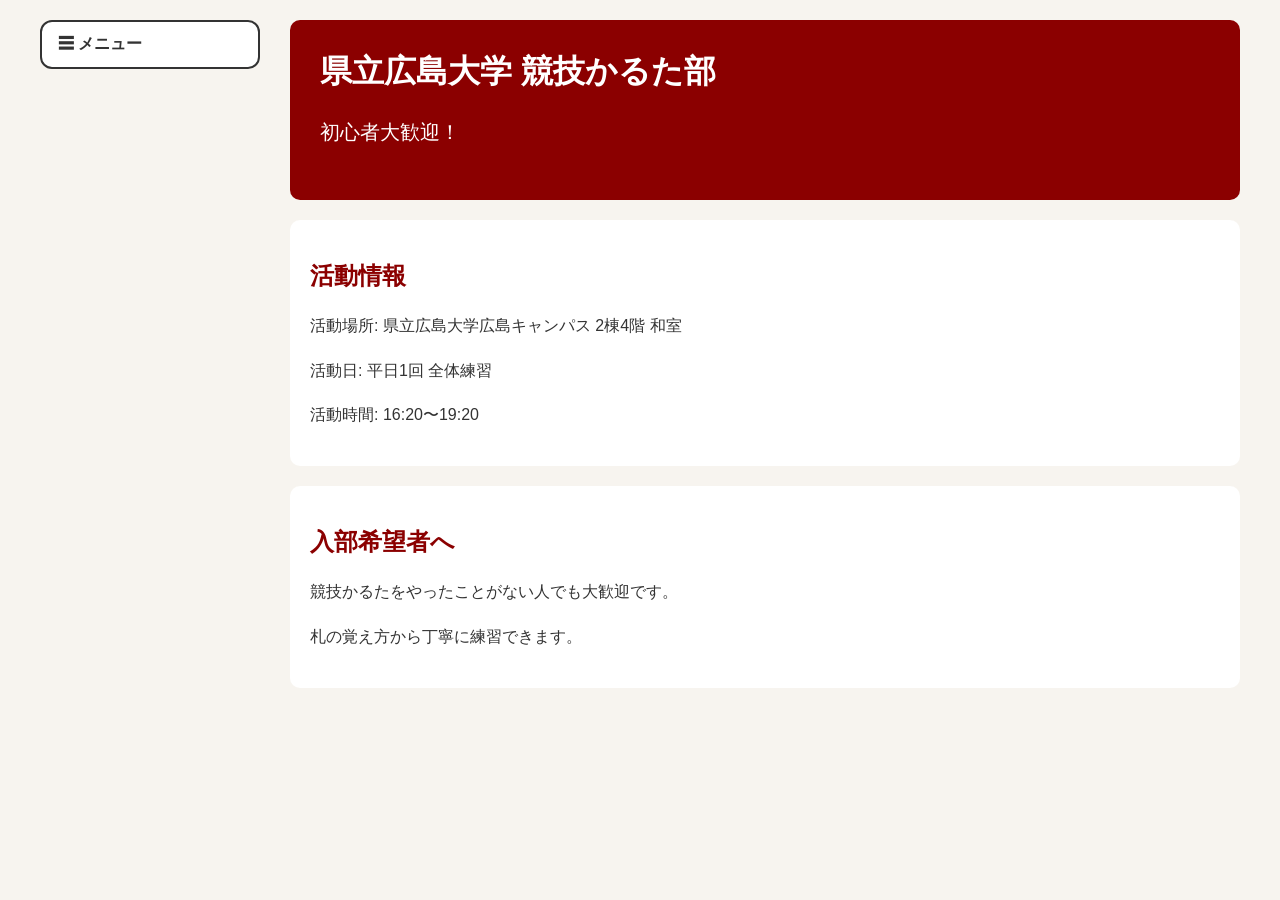
==== index.html @ ed873039 "Add files via upload" ====
<!DOCTYPE html>
<html>
<head>
    <title>県立広島大学 競技かるた部</title>
    <meta name="viewport" content="width=device-width, initial-scale=1.0">
    <link rel="stylesheet" href="style.css">
</head>

<body>

<div class="wrapper">

    <aside class="side-menu">
        <div class="menu-title">☰ メニュー</div>

        <nav class="menu-list">
             <ul>
                 <li><a href="#activity">活動情報</a></li>
                <li><a href="#join">入部希望者へ</a></li>
            </ul>
        </nav>
    </aside>

    <main>
        <header>
            <h1>県立広島大学 競技かるた部</h1>
            <p class="catch">初心者大歓迎！</p>
        </header>

        <section id="activity">
            <h2>活動情報</h2>
            <p>活動場所: 県立広島大学広島キャンパス 2棟4階 和室</p>
            <p>活動日: 平日1回 全体練習</p>
            <p>活動時間: 16:20〜19:20</p>
        </section>

        <section id="join">
            <h2>入部希望者へ</h2>
            <p>競技かるたをやったことがない人でも大歓迎です。</p>
            <p>札の覚え方から丁寧に練習できます。</p>
        </section>
    </main>

</div>

<script src="script.js"></script>

</body>

</html>
---- style.css ----
html{
    scroll-behavior: smooth;
}

body{
    font-family: sans-serif;
    background-color: #f7f4ef;
    color: #333;
    margin: 0;
}

.wrapper{
    display: flex;
    max-width: 1200px;
    margin: 0 auto;
    gap: 30px;
    padding: 20px;
}

.side-menu{
    width: 220px;
    position: sticky;
    top: 20px;
    height: fit-content;
}

main{
    flex: 1;
}

header{
    background-color: #8b0000;
    padding: 30px;
    border-radius: 10px;
}

h1{
    color: white;
    margin: 0;
}

.catch{
    color: white;
    font-size: 20px;
}

section{
    background: white;
    padding: 20px;
    margin: 20px 0;
    border-radius: 10px;
}

h2{
    color: #8b0000;
}

p{
    line-height: 1.8;
}

.side-menu nav{
    margin-top: 10px;
    background-color: white;
    border: 2px solid #333;
    border-radius: 12px;
    padding: 12px;
}

.side-menu ul{
    list-style: none;
    padding: 0;
    margin: 0;
}

.side-menu li{
    margin-bottom: 10px;
}

.side-menu li:last-child{
    margin-bottom: 0;
}

.side-menu a{
    color: #8b0000;
    text-decoration: none;
    display: block;
    padding: 8px 0;
}

.side-menu a:hover{
    color: #333;
    background-color: #f7f4ef;
}

.menu-list{
    max-height: 0;
    opacity: 0;
    overflow: hidden;
    margin-top: 0;
    transition: max-height 0.3s ease, opacity 0.3s ease, margin-top 0.3s ease;
}

.menu-list.open{
    max-height: 200px;
    opacity: 1;
    margin-top: 10px;
}

.menu-title{
    background:white;
    border:2px solid #333;
    border-radius:12px;
    padding:12px 16px;
    font-weight:bold;
    cursor: pointer;
}

@media (max-width: 768px){
.wrapper{
    flex-direction: column;
}

.side-menu{
    width: 100%;
}

}
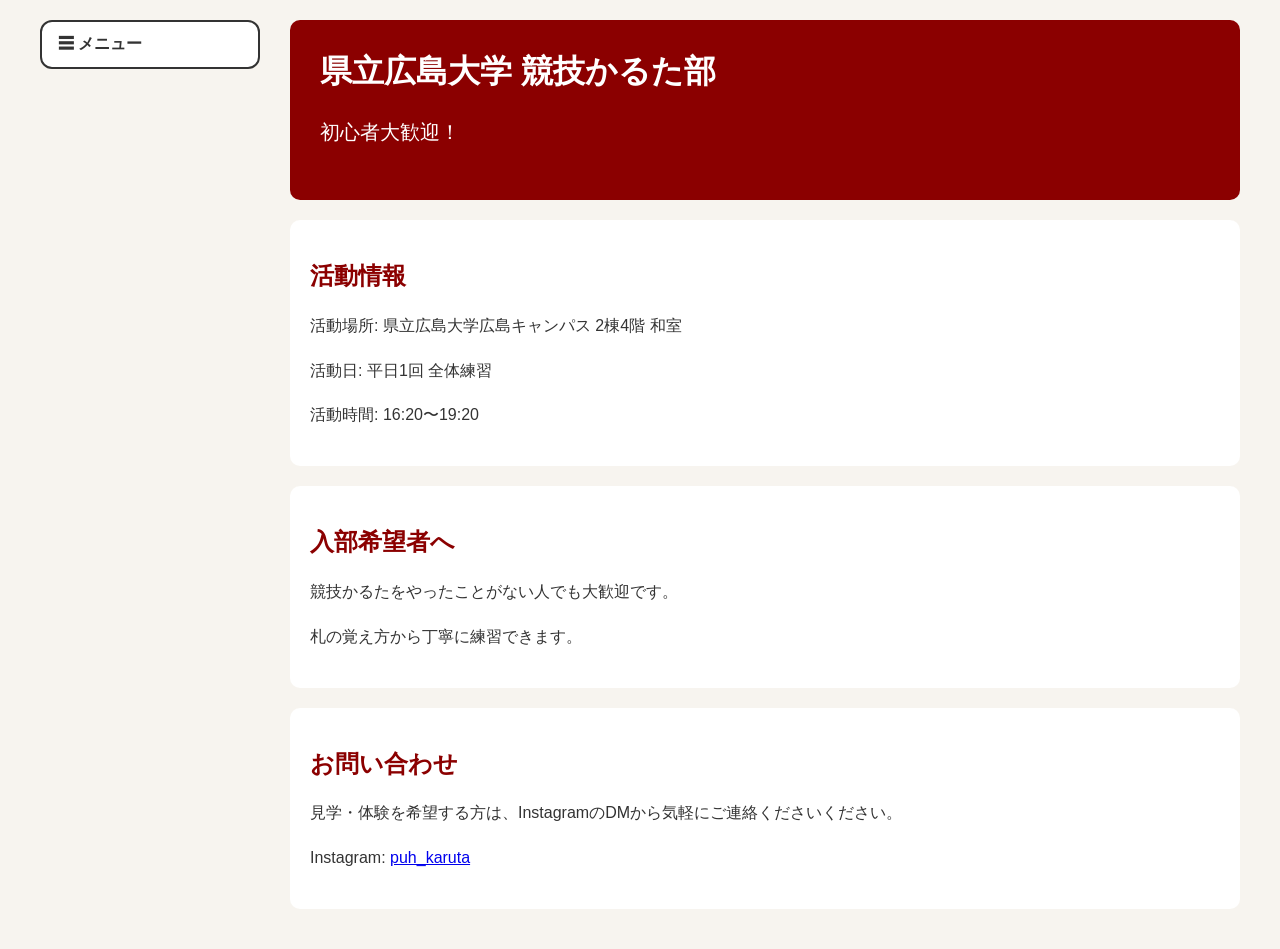
==== commit 440b5ca1: "Update index.html" ====
--- a/index.html
+++ b/index.html
@@ -39,6 +39,19 @@
             <p>競技かるたをやったことがない人でも大歓迎です。</p>
             <p>札の覚え方から丁寧に練習できます。</p>
         </section>
+
+         <section id="contact">
+            <h2>お問い合わせ</h2>
+
+            <p>見学・体験を希望する方は、InstagramのDMから気軽にご連絡くださいください。</p>
+
+            <p>
+               Instagram:
+               <a href="https://instagram.com/puh_karuta" target="_blank">
+               puh_karuta
+               </a>
+            </p>
+        </section>
     </main>
 
 </div>
@@ -47,4 +60,4 @@
 
 </body>
 
-</html>+</html>
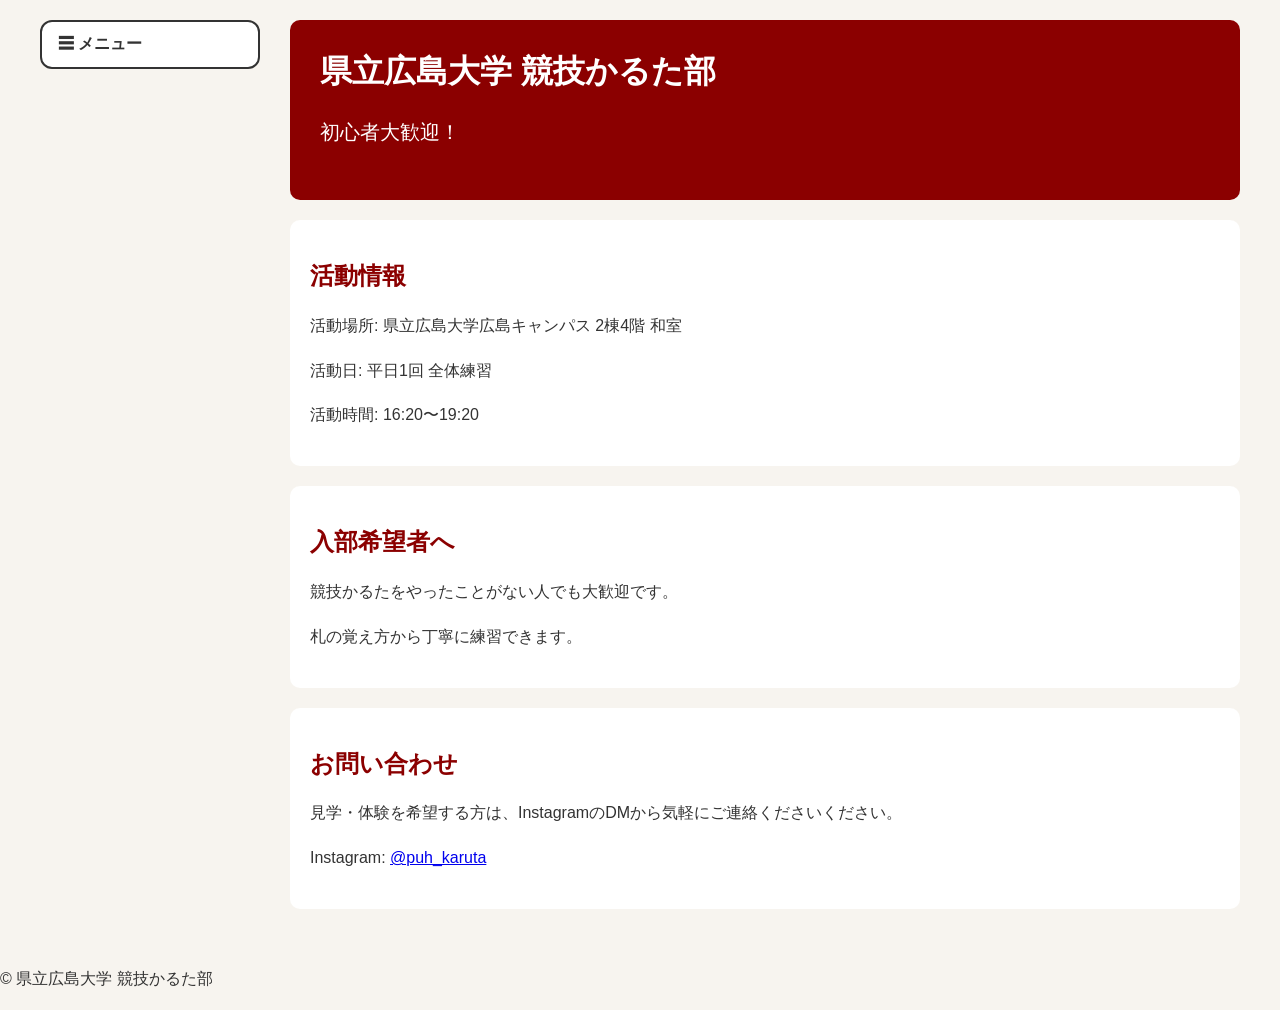
==== commit 83d725f8: "Update index.html" ====
--- a/index.html
+++ b/index.html
@@ -16,7 +16,8 @@
         <nav class="menu-list">
              <ul>
                  <li><a href="#activity">活動情報</a></li>
-                <li><a href="#join">入部希望者へ</a></li>
+                 <li><a href="#join">入部希望者へ</a></li>
+                 <li><a href="#contact">お問い合わせ</a></li>
             </ul>
         </nav>
     </aside>
@@ -40,22 +41,25 @@
             <p>札の覚え方から丁寧に練習できます。</p>
         </section>
 
-         <section id="contact">
+        <section id="contact">
             <h2>お問い合わせ</h2>
 
             <p>見学・体験を希望する方は、InstagramのDMから気軽にご連絡くださいください。</p>
 
-            <p>
+            <p class="instagram-link">
                Instagram:
                <a href="https://instagram.com/puh_karuta" target="_blank">
-               puh_karuta
+                   @puh_karuta
                </a>
             </p>
         </section>
+
     </main>
 
 </div>
-
+<footer>
+    <p>© 県立広島大学 競技かるた部</p>
+</footer>
 <script src="script.js"></script>
 
 </body>
